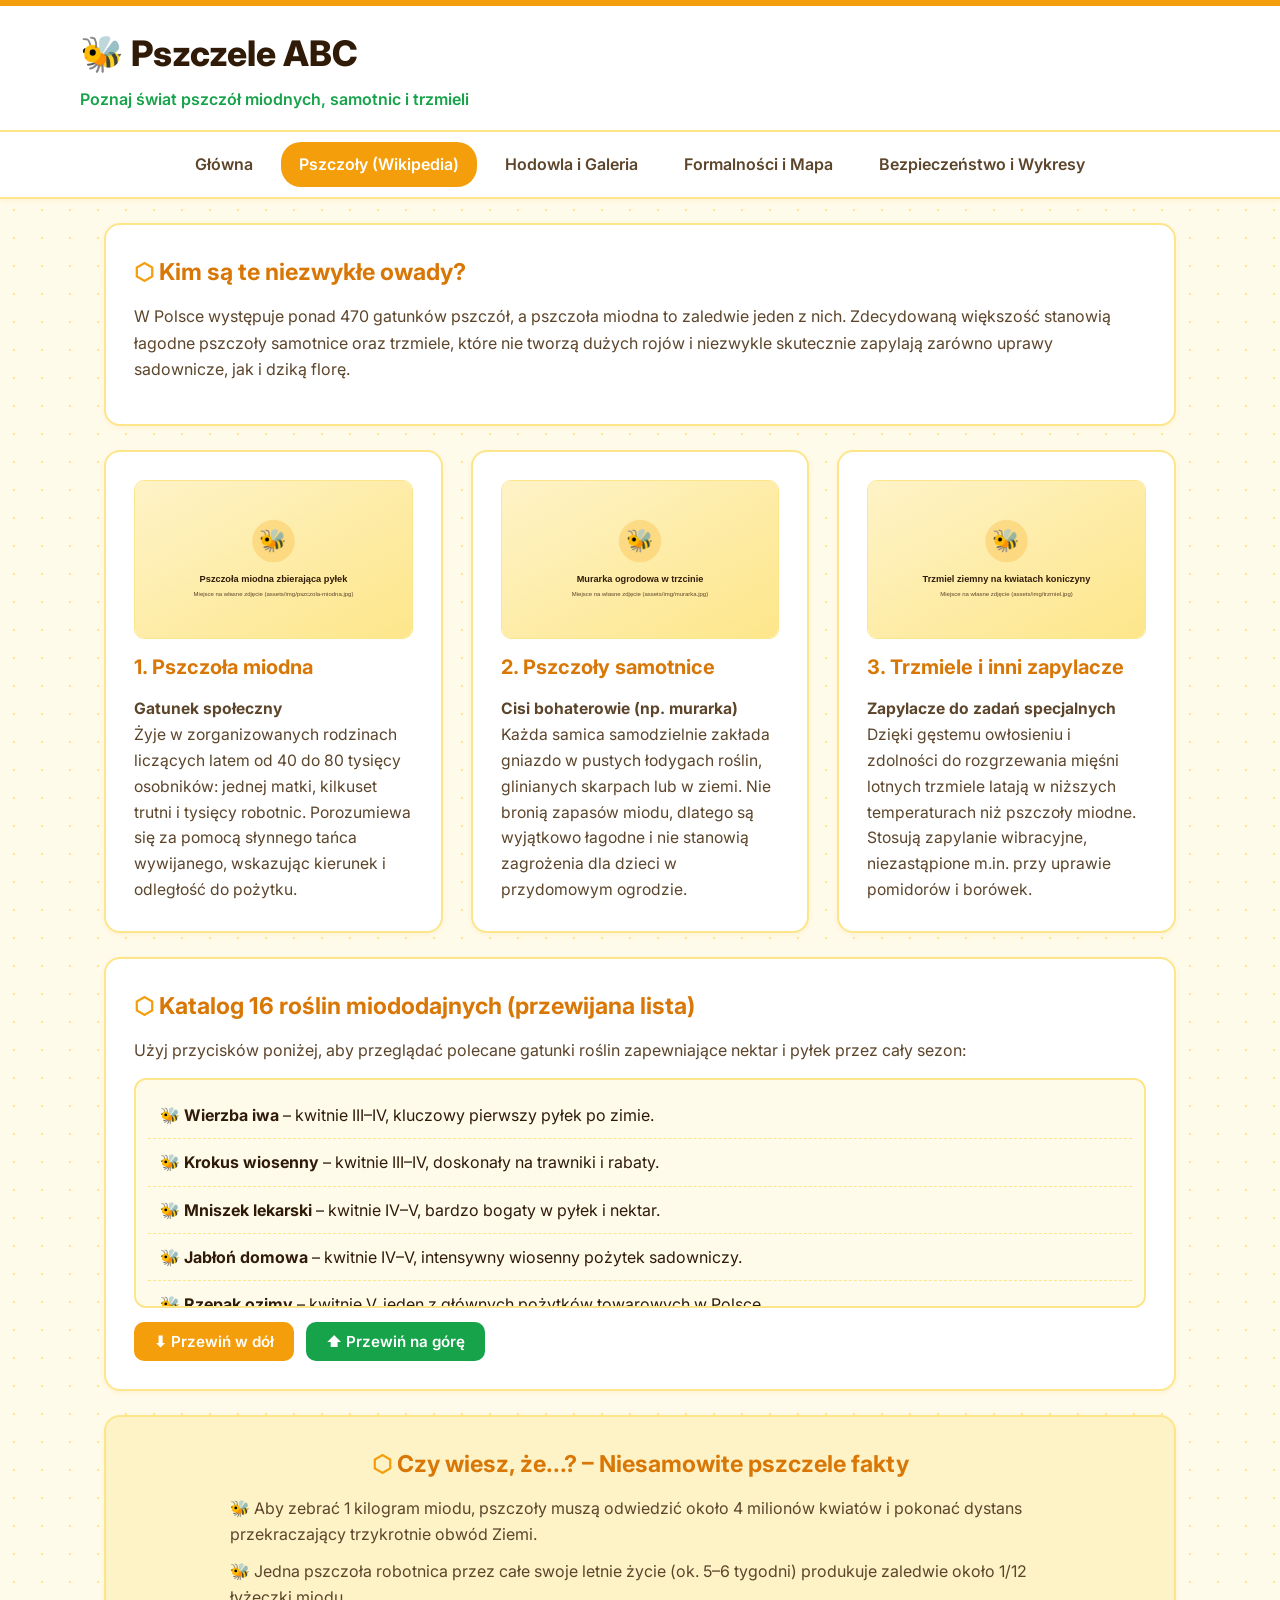
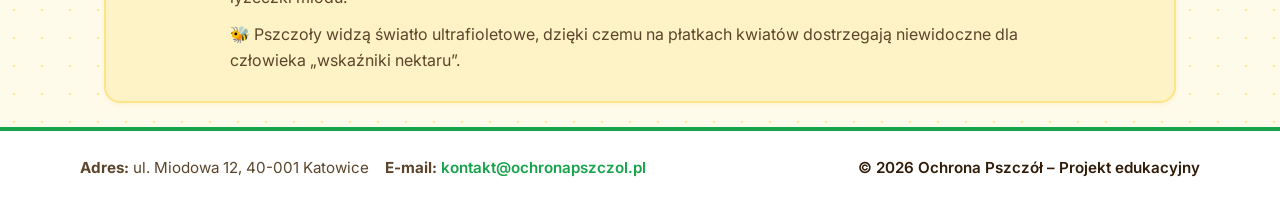
==== site1.html @ 2b0b65a5 "Add files via upload" ====
<!DOCTYPE html>
<html lang="pl">
<head>
    <meta charset="UTF-8">
    <meta name="viewport" content="width=device-width, initial-scale=1.0">
    <meta name="author" content="Jakub Płuciennik">
    <meta name="description" content="Pszczele ABC – gatunki pszczół, dzicy zapylacze oraz przewijana lista roślin miododajnych.">
    <meta name="keywords" content="pszczoła miodna, murarka, trzmiele, rośliny miododajne, zapylacze">
    <title>Pszczele ABC – Mała Wikipedia o Pszczołach</title>

    <link rel="preconnect" href="https://fonts.googleapis.com">
    <link rel="preconnect" href="https://fonts.gstatic.com" crossorigin>
    <link href="https://fonts.googleapis.com/css2?family=Inter:wght@400;600;700;800&display=swap" rel="stylesheet">
    <link rel="stylesheet" href="style.css">
</head>
<body>

    <header>
        <div class="content">
            <div class="brand">
                <a href="index.html" class="logo">🐝 Pszczele ABC</a>
                <p class="slogan">Poznaj świat pszczół miodnych, samotnic i trzmieli</p>
            </div>

            <button id="menu-toggle" aria-label="Otwórz lub zamknij menu">
                <span class="bar"></span>
                <span class="bar"></span>
                <span class="bar"></span>
            </button>
        </div>
    </header>

    <nav>
        <ul id="nav-list">
            <li><a href="index.html" class="nav-link">Główna</a></li>
            <li><a href="site1.html" class="nav-link active">Pszczoły (Wikipedia)</a></li>
            <li><a href="site2.html" class="nav-link">Hodowla i Galeria</a></li>
            <li><a href="site3.html" class="nav-link">Formalności i Mapa</a></li>
            <li><a href="site4.html" class="nav-link">Bezpieczeństwo i Wykresy</a></li>
        </ul>
    </nav>

    <div class="wrapper">
        <section class="card">
            <h1 class="sekcja-tytul">Kim są te niezwykłe owady?</h1>
            <p class="sekcja-opis">
                W Polsce występuje ponad 470 gatunków pszczół, a pszczoła miodna to zaledwie jeden z nich. Zdecydowaną większość stanowią łagodne pszczoły samotnice oraz trzmiele, które nie tworzą dużych rojów i niezwykle skutecznie zapylają zarówno uprawy sadownicze, jak i dziką florę.
            </p>
        </section>

        <main class="kolumny">
            <section class="card kolumna">
                <img src="assets/img/pszczola-miodna.jpg" alt="Pszczoła miodna zbierająca pyłek">
                <h2>1. Pszczoła miodna</h2>
                <p>
                    <strong>Gatunek społeczny</strong><br>
                    Żyje w zorganizowanych rodzinach liczących latem od 40 do 80 tysięcy osobników: jednej matki, kilkuset trutni i tysięcy robotnic. Porozumiewa się za pomocą słynnego tańca wywijanego, wskazując kierunek i odległość do pożytku.
                </p>
            </section>

            <section class="card kolumna">
                <img src="assets/img/murarka.jpg" alt="Murarka ogrodowa w trzcinie">
                <h2>2. Pszczoły samotnice</h2>
                <p>
                    <strong>Cisi bohaterowie (np. murarka)</strong><br>
                    Każda samica samodzielnie zakłada gniazdo w pustych łodygach roślin, glinianych skarpach lub w ziemi. Nie bronią zapasów miodu, dlatego są wyjątkowo łagodne i nie stanowią zagrożenia dla dzieci w przydomowym ogrodzie.
                </p>
            </section>

            <section class="card kolumna">
                <img src="assets/img/trzmiel.jpg" alt="Trzmiel ziemny na kwiatach koniczyny">
                <h2>3. Trzmiele i inni zapylacze</h2>
                <p>
                    <strong>Zapylacze do zadań specjalnych</strong><br>
                    Dzięki gęstemu owłosieniu i zdolności do rozgrzewania mięśni lotnych trzmiele latają w niższych temperaturach niż pszczoły miodne. Stosują zapylanie wibracyjne, niezastąpione m.in. przy uprawie pomidorów i borówek.
                </p>
            </section>
        </main>

        <!-- Przewijana lista obiektów -->
        <section class="card">
            <h2 class="sekcja-tytul">Katalog 16 roślin miododajnych (przewijana lista)</h2>
            <p class="sekcja-opis">
                Użyj przycisków poniżej, aby przeglądać polecane gatunki roślin zapewniające nektar i pyłek przez cały sezon:
            </p>

            <ul id="listaRoslin" class="przewijana-lista">
                <li><strong>Wierzba iwa</strong> – kwitnie III–IV, kluczowy pierwszy pyłek po zimie.</li>
                <li><strong>Krokus wiosenny</strong> – kwitnie III–IV, doskonały na trawniki i rabaty.</li>
                <li><strong>Mniszek lekarski</strong> – kwitnie IV–V, bardzo bogaty w pyłek i nektar.</li>
                <li><strong>Jabłoń domowa</strong> – kwitnie IV–V, intensywny wiosenny pożytek sadowniczy.</li>
                <li><strong>Rzepak ozimy</strong> – kwitnie V, jeden z głównych pożytków towarowych w Polsce.</li>
                <li><strong>Robinia akacjowa</strong> – kwitnie V–VI, daje jasny, wolno krystalizujący miód.</li>
                <li><strong>Facelia błękitna</strong> – kwitnie VI–VIII, rekordzistka pod względem wydajności miodowej.</li>
                <li><strong>Malina właściwa</strong> – kwitnie V–VII, chętnie odwiedzana przez pszczoły i trzmiele.</li>
                <li><strong>Lipa drobnolistna</strong> – kwitnie VI–VII, źródło aromatycznego miodu lipowego.</li>
                <li><strong>Lawenda wąskolistna</strong> – kwitnie VI–VIII, idealna na słoneczne balkony i rabaty.</li>
                <li><strong>Kocimiętka Faassena</strong> – kwitnie V–IX, długo kwitnąca bylina odporna na suszę.</li>
                <li><strong>Koniczyna biała</strong> – kwitnie V–IX, cenny element niskich łąk kwietnych.</li>
                <li><strong>Gryka zwyczajna</strong> – kwitnie VII–VIII, daje ciemny miód o wyrazistym smaku.</li>
                <li><strong>Jeżówka purpurowa</strong> – kwitnie VII–IX, przyciąga pszczoły, trzmiele i motyle.</li>
                <li><strong>Wrzos zwyczajny</strong> – kwitnie VIII–X, cenny późnoletni pożytek leśny.</li>
                <li><strong>Bluszcz pospolity</strong> – kwitnie IX–X, ostatni naturalny posiłek przed zimą.</li>
            </ul>

            <div class="przyciski-wiersz">
                <button id="btnDol" class="btn">⬇ Przewiń w dół</button>
                <button id="btnGora" class="btn btn-eco">⬆ Przewiń na górę</button>
            </div>
        </section>

        <section class="card card-highlight">
            <h2 class="sekcja-tytul">Czy wiesz, że...? – Niesamowite pszczele fakty</h2>
            <ul class="lista-faktow">
                <li>Aby zebrać 1 kilogram miodu, pszczoły muszą odwiedzić około 4 milionów kwiatów i pokonać dystans przekraczający trzykrotnie obwód Ziemi.</li>
                <li>Jedna pszczoła robotnica przez całe swoje letnie życie (ok. 5–6 tygodni) produkuje zaledwie około 1/12 łyżeczki miodu.</li>
                <li>Pszczoły widzą światło ultrafioletowe, dzięki czemu na płatkach kwiatów dostrzegają niewidoczne dla człowieka „wskaźniki nektaru”.</li>
            </ul>
        </section>
    </div>

    <footer>
        <div class="footer-content">
            <ul class="footer-kontakt">
                <li><strong>Adres:</strong> ul. Miodowa 12, 40-001 Katowice</li>
                <li><strong>E-mail:</strong> <a href="mailto:kontakt@ochronapszczol.pl">kontakt@ochronapszczol.pl</a></li>
            </ul>
            <div class="copyright">© 2026 Ochrona Pszczół – Projekt edukacyjny</div>
        </div>
    </footer>

    <script src="script.js"></script>
</body>
</html>
---- style.css ----
/* reset css i zmienne kolorystyczne*/
:root {
    --bg-color: #fffbeb;
    --card-bg: #ffffff;
    --text-primary: #301b08;
    --text-secondary: #5c452b;
    --accent-color: #f59e0b;
    --accent-dark: #d97706;
    --accent-eco: #16a34a;
    --border-color: #fde68a;
    --soft-amber: #fef3c7;
    --shadow-sm: 0 2px 6px rgba(245, 158, 11, 0.1);
    --shadow-hover: 0 12px 22px -4px rgba(245, 158, 11, 0.22);
    --radius: 16px;
}

* {
    margin: 0;
    padding: 0;
    box-sizing: border-box;
}

body {
    font-family: 'Inter', 'Segoe UI', sans-serif;
    background-color: var(--bg-color);
    color: var(--text-primary);
    line-height: 1.65;
    min-height: 100vh;
    display: flex;
    flex-direction: column;
    background-image: radial-gradient(var(--border-color) 1px, transparent 1px);
    background-size: 28px 28px;
}

/* nagłowek */
header {
    background-color: var(--card-bg);
    border-top: 6px solid var(--accent-color);
    border-bottom: 2px solid var(--border-color);
    padding: 18px 24px;
}

header .content {
    max-width: 1120px;
    margin: 0 auto;
    display: flex;
    justify-content: space-between;
    align-items: center;
    gap: 16px;
}

.brand {
    display: flex;
    flex-direction: column;
    gap: 4px;
}

.logo {
    text-decoration: none;
    color: var(--text-primary);
    font-size: clamp(1.5rem, 3vw, 2.2rem);
    font-weight: 800;
    display: inline-flex;
    align-items: center;
    gap: 10px;
    transition: color 0.3s ease, transform 0.2s ease;
}

.logo:hover {
    color: var(--accent-dark);
    transform: translateX(3px);
}

.slogan {
    color: var(--accent-eco);
    font-size: 1rem;
    font-weight: 600;
}

/* hamburger menu i przyklejona nawigacja*/
nav {
    position: sticky;
    top: 0;
    z-index: 1000;
    background-color: rgba(255, 255, 255, 0.96);
    backdrop-filter: blur(6px);
    border-bottom: 2px solid var(--border-color);
    box-shadow: var(--shadow-sm);
    padding: 10px 24px;
}

nav ul {
    max-width: 1120px;
    margin: 0 auto;
    list-style: none;
    display: flex;
    justify-content: center;
    align-items: center;
    flex-wrap: wrap;
    gap: 10px;
}

.nav-link {
    position: relative;
    display: inline-block;
    padding: 9px 18px;
    color: var(--text-secondary);
    text-decoration: none;
    font-weight: 600;
    border-radius: 20px;
    transition: background-color 0.25s ease, color 0.25s ease, transform 0.2s ease;
}

/* Pseudoelement ::after (Ćwiczenie 6) – animowana linia pod linkiem */
.nav-link::after {
    content: "";
    position: absolute;
    left: 18px;
    right: 18px;
    bottom: 4px;
    height: 2px;
    background-color: var(--accent-eco);
    transform: scaleX(0);
    transition: transform 0.25s ease;
}

.nav-link:hover {
    background-color: var(--soft-amber);
    color: var(--text-primary);
    transform: translateY(-1px);
}

.nav-link:hover::after {
    transform: scaleX(1);
}

.nav-link.active {
    background-color: var(--accent-color);
    color: #ffffff;
}

.nav-link.active::after {
    display: none;
}

/* przycisk hamburgera ukryty na komputerze, widoczny na telefonie*/
#menu-toggle {
    display: none;
    background-color: var(--soft-amber);
    border: 2px solid var(--border-color);
    border-radius: 10px;
    padding: 9px 11px;
    cursor: pointer;
    flex-direction: column;
    gap: 5px;
    transition: background-color 0.25s ease, transform 0.25s ease, border-color 0.25s ease;
}

#menu-toggle:hover {
    background-color: var(--accent-color);
    border-color: var(--accent-dark);
    transform: scale(1.06);
}

#menu-toggle:active {
    transform: scale(0.95);
}

#menu-toggle .bar {
    width: 24px;
    height: 3px;
    background-color: var(--text-primary);
    border-radius: 2px;
    transition: transform 0.3s ease, opacity 0.3s ease;
}

#menu-toggle.active .bar:nth-child(1) {
    transform: translateY(8px) rotate(45deg);
}

#menu-toggle.active .bar:nth-child(2) {
    opacity: 0;
}

#menu-toggle.active .bar:nth-child(3) {
    transform: translateY(-8px) rotate(-45deg);
}

/* flexbox z główną zawartością */
.wrapper {
    max-width: 1120px;
    width: 100%;
    margin: 0 auto;
    padding: 24px;
    display: flex;
    flex-direction: column;
    gap: 24px;
    flex: 1;
}

.card {
    background-color: var(--card-bg);
    border: 2px solid var(--border-color);
    border-radius: var(--radius);
    padding: 28px;
    box-shadow: var(--shadow-sm);
    transition: transform 0.3s ease, box-shadow 0.3s ease, border-color 0.3s ease;
}

.card:hover {
    box-shadow: var(--shadow-hover);
    border-color: var(--accent-color);
}

.card-highlight {
    background-color: var(--soft-amber);
    text-align: center;
}

/* ::before i punktator plaster miodu przed nagłówkami*/
.sekcja-tytul {
    color: var(--accent-dark);
    font-size: 1.45rem;
    margin-bottom: 12px;
}

.sekcja-tytul::before {
    content: "⬡ ";
    color: var(--accent-color);
}

.sekcja-opis {
    color: var(--text-secondary);
    margin-bottom: 14px;
}

/* Baner */
.baner-img {
    width: 100%;
    max-height: 300px;
    object-fit: cover;
    border-radius: 12px;
    margin-bottom: 18px;
    border: 2px solid var(--border-color);
    transition: transform 0.35s ease;
}

.baner-img:hover {
    transform: scale(1.01);
}

/* flexbox kolumny */
main.kolumny {
    display: flex;
    flex: 1;
    gap: clamp(16px, 2.4vw, 28px);
}

.kolumna {
    flex: 1;
    display: flex;
    flex-direction: column;
    gap: 12px;
}

.kolumna:hover {
    transform: translateY(-4px);
}

.kolumna h2 {
    font-size: 1.25rem;
    color: var(--accent-dark);
}

.kolumna p {
    color: var(--text-secondary);
    font-size: 0.98rem;
}

/* responsywne obrazy w kolumnach  */
.kolumna img {
    width: 100%;
    height: auto;
    border-radius: 10px;
    border: 1px solid var(--border-color);
    transition: transform 0.3s ease, filter 0.3s ease;
}

.kolumna img:hover {
    transform: scale(1.02);
    filter: brightness(1.03);
}

/* pomocnicze sekcje w wierszu - dwie lub cztery */
.flex-sekcje {
    display: flex;
    flex-wrap: wrap;
    gap: 20px;
    margin-top: 14px;
}

.flex-sekcje > div {
    flex: 1 1 240px;
    background-color: var(--bg-color);
    padding: 16px;
    border-radius: 12px;
    border: 1px solid var(--border-color);
}

.flex-sekcje h3 {
    color: var(--accent-eco);
    font-size: 1.1rem;
    margin-bottom: 8px;
}

.flex-sekcje p {
    color: var(--text-secondary);
    font-size: 0.95rem;
}

/* mikroanimacje, przyciski */
.btn {
    display: inline-flex;
    align-items: center;
    justify-content: center;
    gap: 6px;
    padding: 10px 20px;
    background-color: var(--accent-color);
    color: #ffffff;
    font-family: inherit;
    font-size: 0.95rem;
    font-weight: 600;
    border: none;
    border-radius: 10px;
    cursor: pointer;
    transition: background-color 0.25s ease, transform 0.2s ease, box-shadow 0.25s ease;
}

.btn:hover {
    background-color: var(--accent-dark);
    transform: translateY(-2px);
    box-shadow: 0 6px 14px rgba(217, 119, 6, 0.28);
}

.btn:active {
    transform: translateY(0) scale(0.97);
}

.btn-eco {
    background-color: var(--accent-eco);
}

.btn-eco:hover {
    background-color: #15803d;
    box-shadow: 0 6px 14px rgba(22, 163, 74, 0.28);
}

.przyciski-wiersz {
    display: flex;
    flex-wrap: wrap;
    gap: 12px;
    margin-top: 14px;
}

/* okno modalne */
.modal-tlo {
    position: fixed;
    inset: 0;
    background-color: rgba(48, 27, 8, 0.65);
    display: none;
    justify-content: center;
    align-items: center;
    padding: 20px;
    z-index: 2000;
}

.modal-tlo.otwarty {
    display: flex;
    animation: modalWejscie 0.25s ease;
}

@keyframes modalWejscie {
    from {
        opacity: 0;
        transform: scale(0.96);
    }
    to {
        opacity: 1;
        transform: scale(1);
    }
}

.modal-okno {
    background-color: var(--card-bg);
    border: 3px solid var(--accent-color);
    border-radius: var(--radius);
    max-width: 540px;
    width: 100%;
    padding: 28px;
    position: relative;
    box-shadow: 0 20px 40px rgba(0, 0, 0, 0.25);
}

.modal-zamknij {
    position: absolute;
    top: 14px;
    right: 16px;
    background: var(--soft-amber);
    border: 1px solid var(--border-color);
    border-radius: 8px;
    width: 34px;
    height: 34px;
    font-size: 1.3rem;
    font-weight: 700;
    color: var(--text-primary);
    cursor: pointer;
    transition: background-color 0.2s ease, transform 0.2s ease;
}

.modal-zamknij:hover {
    background-color: var(--accent-color);
    color: #ffffff;
    transform: rotate(90deg);
}

.modal-okno ul {
    margin: 14px 0 0 20px;
    color: var(--text-secondary);
}

.modal-okno li {
    margin-bottom: 6px;
}

/* pseudoelementy, przewijana lista*/
.przewijana-lista {
    max-height: 230px;
    overflow: hidden;
    border: 2px solid var(--border-color);
    border-radius: 12px;
    background-color: var(--bg-color);
    padding: 12px;
    list-style: none;
    scroll-behavior: smooth;
}

.przewijana-lista li {
    padding: 10px 12px;
    border-bottom: 1px dashed var(--border-color);
    color: var(--text-primary);
    transition: background-color 0.2s ease, padding-left 0.2s ease;
}

.przewijana-lista li:last-child {
    border-bottom: none;
}

.przewijana-lista li:hover {
    background-color: var(--soft-amber);
    padding-left: 18px;
}

/* Pseudoelement ::before*/
.przewijana-lista li::before,
.lista-faktow li::before {
    content: "🐝 ";
}

.lista-faktow {
    list-style: none;
    color: var(--text-secondary);
    display: flex;
    flex-direction: column;
    gap: 10px;
    text-align: left;
    max-width: 820px;
    margin: 0 auto;
}

/* Lista źródeł z pseudoelementem ::after */
.zrodla-lista {
    list-style: none;
    display: flex;
    flex-direction: column;
    gap: 8px;
    margin-top: 10px;
}

.zrodla-lista a {
    color: var(--accent-eco);
    font-weight: 600;
    text-decoration: none;
    transition: color 0.2s ease;
}

.zrodla-lista a:hover {
    color: var(--accent-dark);
    text-decoration: underline;
}

.zrodla-lista a::after {
    content: " ↗";
    font-size: 0.9em;
}

/*    @keyframes I JS, galeria zdjęć z animacją*/
.galeria-okno {
    width: 100%;
    height: 270px;
    overflow: hidden;
    border-radius: 12px;
    border: 2px solid var(--border-color);
    background-color: var(--bg-color);
    padding: 14px;
    scroll-behavior: smooth;
}

.galeria-pasek {
    display: flex;
    gap: 16px;
    height: 100%;
    width: max-content;
}

.galeria-pasek.animacja-ruch {
    animation: przesuwajGalerie 22s linear infinite alternate;
}

.galeria-okno:hover .galeria-pasek.animacja-ruch {
    animation-play-state: paused;
}

@keyframes przesuwajGalerie {
    0% {
        transform: translateX(0);
    }
    100% {
        transform: translateX(-45%);
    }
}

.galeria-slajd {
    width: 280px;
    height: 100%;
    flex-shrink: 0;
    background-color: var(--card-bg);
    border: 1px solid var(--border-color);
    border-radius: 10px;
    overflow: hidden;
    display: flex;
    flex-direction: column;
    transition: transform 0.3s ease, border-color 0.3s ease;
}

.galeria-slajd:hover {
    transform: translateY(-4px);
    border-color: var(--accent-color);
}

.galeria-slajd img {
    width: 100%;
    height: 185px;
    object-fit: cover;
    display: block;
}

.galeria-slajd figcaption {
    padding: 8px 10px;
    font-size: 0.88rem;
    font-weight: 600;
    color: var(--text-primary);
    text-align: center;
}

/* json, pogoda, leaflet */
.pasieki-uklad {
    display: flex;
    gap: 24px;
    align-items: flex-start;
}

.pasieki-lista-kolumna {
    flex: 1;
}

.pasieki-szczegoly-kolumna {
    flex: 1.35;
}

#listaPasiek {
    list-style: none;
    display: flex;
    flex-direction: column;
    gap: 8px;
}

#listaPasiek li {
    padding: 12px 16px;
    border: 1px solid var(--border-color);
    border-radius: 10px;
    background-color: var(--bg-color);
    color: var(--text-primary);
    font-weight: 500;
    cursor: pointer;
    transition: background-color 0.25s ease, color 0.25s ease, transform 0.2s ease;
}

#listaPasiek li:hover {
    background-color: var(--soft-amber);
    border-color: var(--accent-color);
    transform: translateX(4px);
}

#listaPasiek li.wybrany {
    background-color: var(--accent-eco);
    color: #ffffff;
    border-color: var(--accent-eco);
    font-weight: 600;
}

.pogoda-box {
    background-color: var(--bg-color);
    border: 1px solid var(--border-color);
    border-radius: 12px;
    padding: 20px;
}

.pogoda-box h3 {
    color: var(--text-primary);
    font-size: 1.25rem;
    margin-bottom: 8px;
}

.pogoda-box h4 {
    color: var(--accent-dark);
    margin: 12px 0 8px;
}

.pogoda-box p {
    margin-bottom: 6px;
    color: var(--text-secondary);
}

.pogoda-box table {
    width: 100%;
    border-collapse: collapse;
    margin-top: 10px;
    background-color: #ffffff;
    border-radius: 8px;
    overflow: hidden;
}

.pogoda-box th,
.pogoda-box td {
    border: 1px solid var(--border-color);
    padding: 8px 10px;
    text-align: left;
    font-size: 0.9rem;
}

.pogoda-box th {
    background-color: var(--soft-amber);
    color: var(--text-primary);
}

#mapa {
    width: 100%;
    height: 400px;
    border-radius: 12px;
    border: 2px solid var(--border-color);
    margin-top: 14px;
    z-index: 1;
}

/* wykresy chart.js */
.wykresy-kontener {
    display: flex;
    gap: 24px;
    flex-wrap: wrap;
}

.wykres-box {
    flex: 1 1 420px;
    background-color: var(--bg-color);
    border: 1px solid var(--border-color);
    border-radius: 12px;
    padding: 18px;
}

.wykres-box h3 {
    color: var(--text-primary);
    font-size: 1.1rem;
    margin-bottom: 12px;
    text-align: center;
}

.wykres-box canvas {
    width: 100% !important;
    max-height: 320px;
}

/* stopka */
footer {
    background-color: var(--card-bg);
    border-top: 4px solid var(--accent-eco);
    padding: 24px;
    color: var(--text-secondary);
    font-size: 0.95rem;
}

.footer-content {
    max-width: 1120px;
    margin: 0 auto;
    display: flex;
    justify-content: space-between;
    align-items: center;
    flex-wrap: wrap;
    gap: 16px;
}

.footer-kontakt {
    list-style: none;
    display: flex;
    flex-wrap: wrap;
    gap: 16px;
}

.footer-kontakt a {
    color: var(--accent-eco);
    text-decoration: none;
    font-weight: 600;
}

.footer-kontakt a:hover {
    text-decoration: underline;
}

.copyright {
    font-weight: 600;
    color: var(--text-primary);
}

/* responsywność na telef */
@media (max-width: 768px) {
    .wrapper {
        padding: 16px;
    }

    .card {
        padding: 20px;
    }

    #menu-toggle {
        display: flex;
    }

    nav {
        padding: 0;
        border-bottom: none;
    }

    nav ul {
        display: none;
        flex-direction: column;
        align-items: stretch;
        padding: 12px 16px;
        border-bottom: 2px solid var(--border-color);
    }

    nav ul.active {
        display: flex;
    }

    .nav-link {
        text-align: center;
        width: 100%;
    }

    main.kolumny,
    .pasieki-uklad,
    .footer-content {
        flex-direction: column;
    }

    .pasieki-lista-kolumna,
    .pasieki-szczegoly-kolumna {
        width: 100%;
    }
}
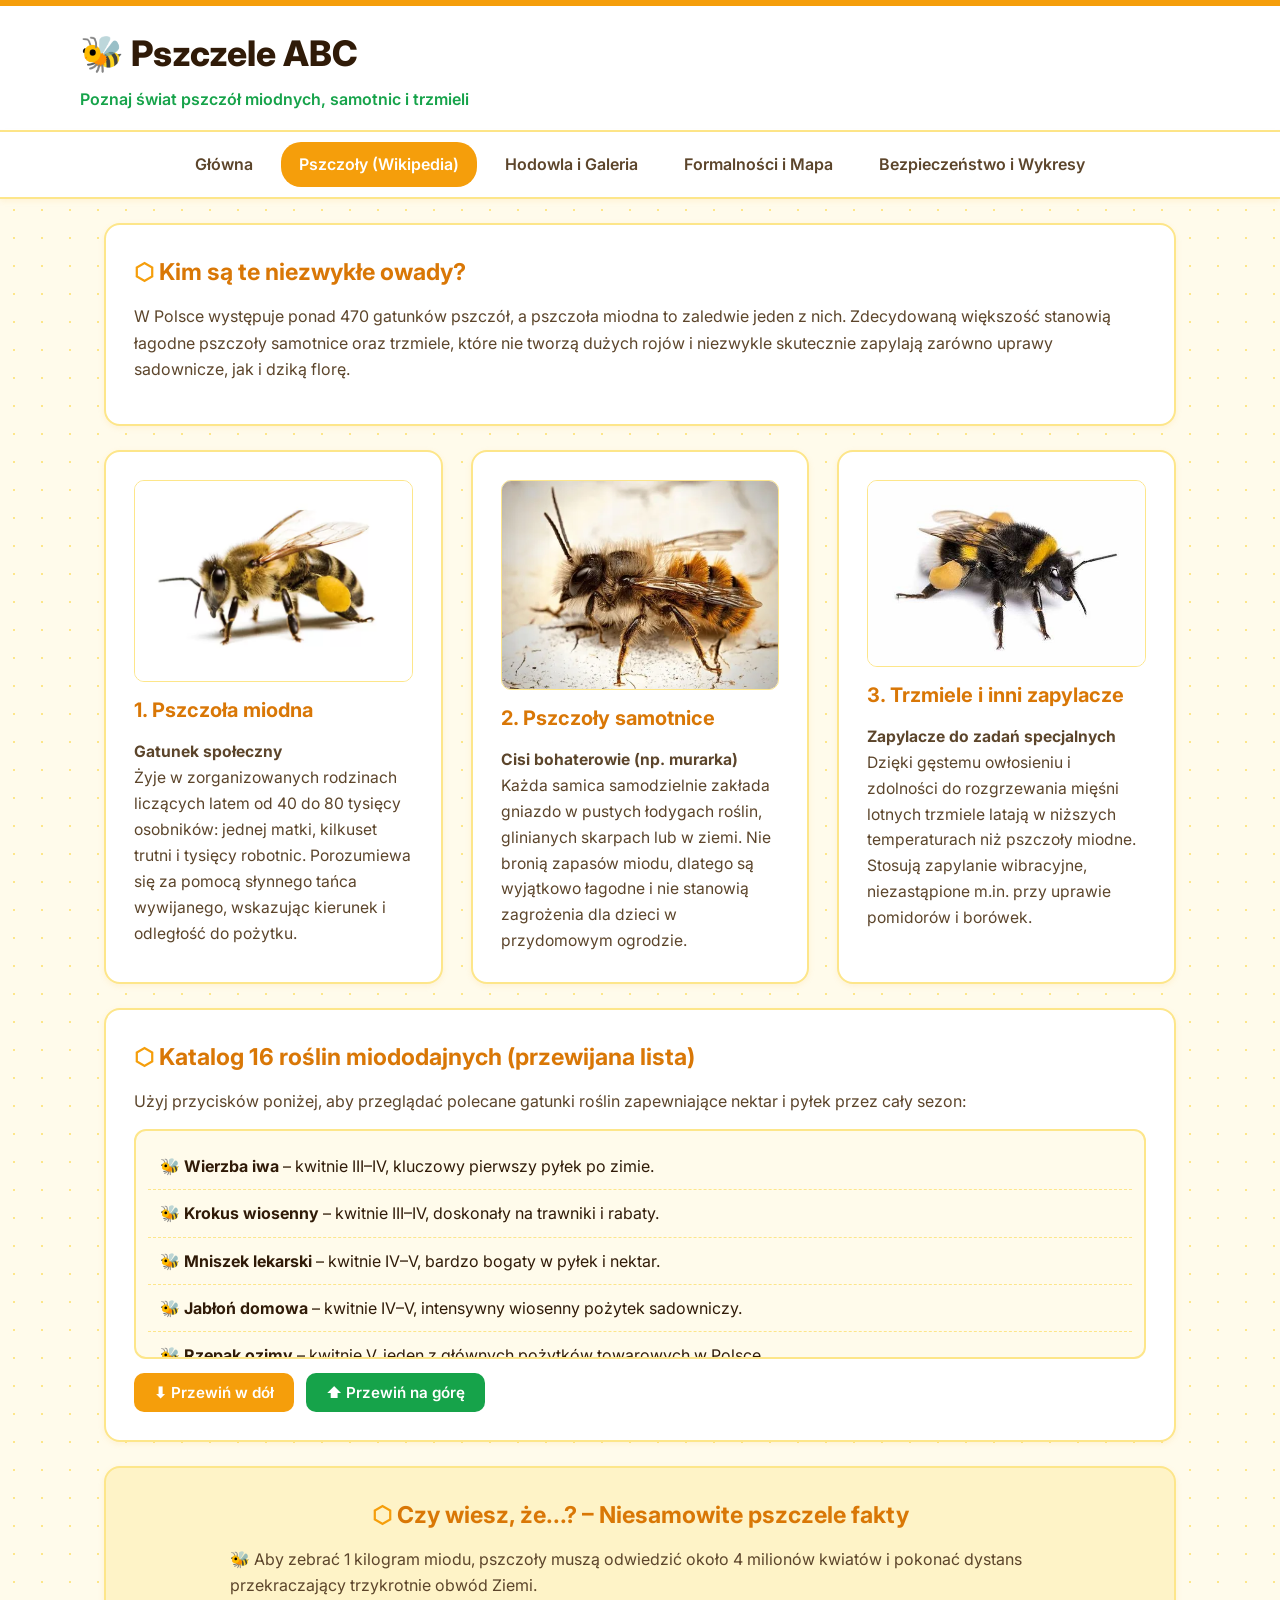
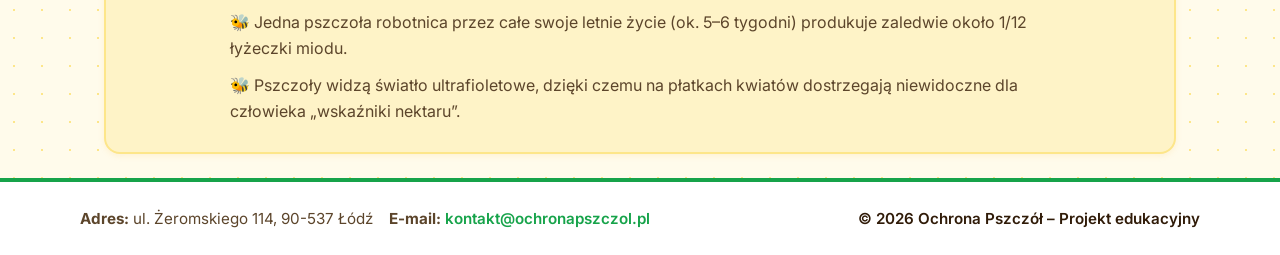
==== commit 2f470449: "." ====
--- a/site1.html
+++ b/site1.html
@@ -122,7 +122,7 @@
     <footer>
         <div class="footer-content">
             <ul class="footer-kontakt">
-                <li><strong>Adres:</strong> ul. Miodowa 12, 40-001 Katowice</li>
+                <li><strong>Adres:</strong> ul. Żeromskiego 114, 90-537 Łódź</li>
                 <li><strong>E-mail:</strong> <a href="mailto:kontakt@ochronapszczol.pl">kontakt@ochronapszczol.pl</a></li>
             </ul>
             <div class="copyright">© 2026 Ochrona Pszczół – Projekt edukacyjny</div>
@@ -131,4 +131,4 @@
 
     <script src="script.js"></script>
 </body>
-</html>+</html>
